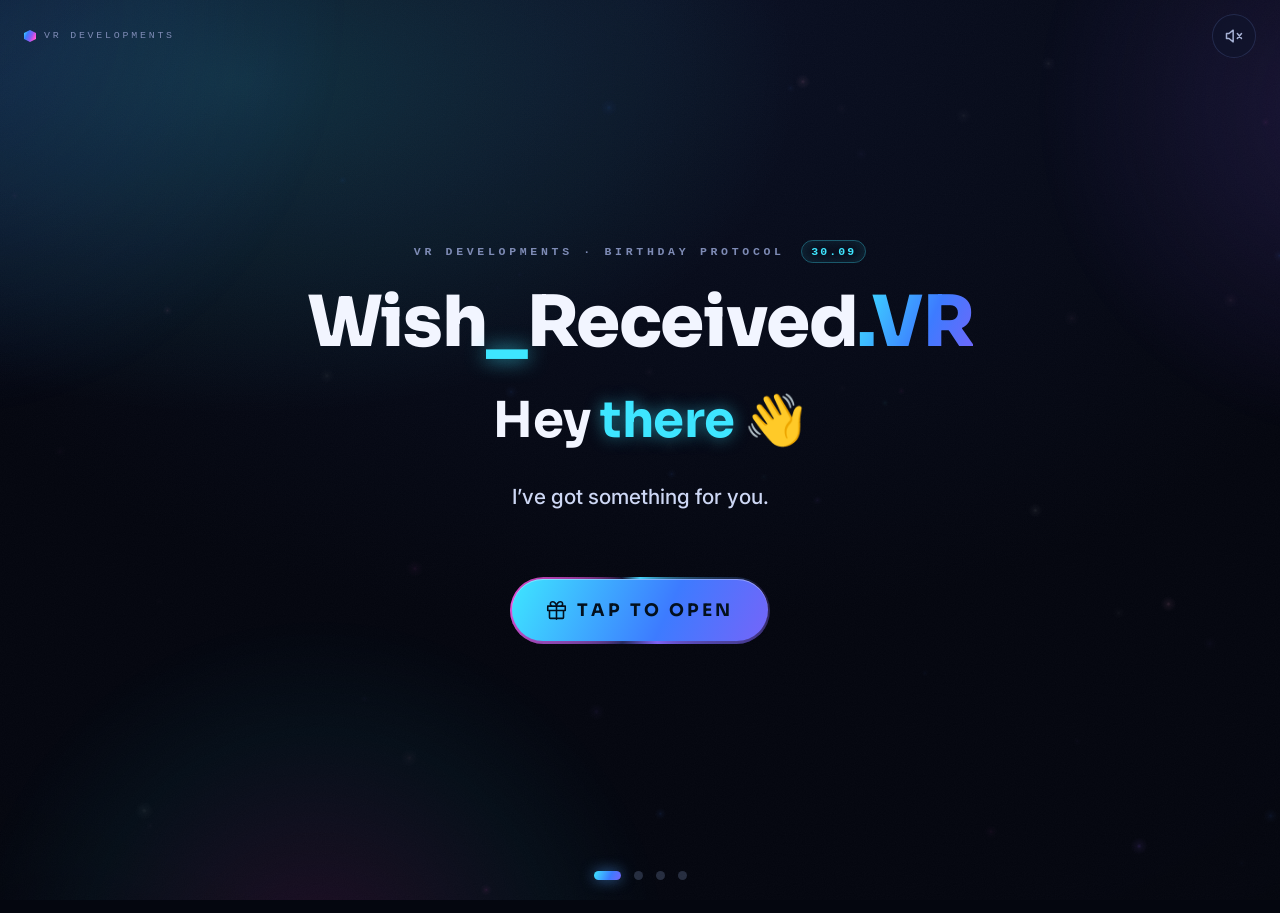
==== index.html @ 32a899b1 "Refactor message title structure in index.html Removed unnecessary span and div elements from the me" ====
<!DOCTYPE html>
<html lang="en" class="no-js">
<head>
  <meta charset="UTF-8" />
  <meta name="viewport" content="width=device-width, initial-scale=1, viewport-fit=cover" />
  <meta name="color-scheme" content="dark" />
  <meta name="theme-color" content="#05060f" />
  <meta name="description" content="A personalised, cinematic birthday thank-you experience. Crafted by Volam Rakshith · VR Developments." />

  <title>Wish_Received.VR</title>
  <link rel="icon" href="data:image/svg+xml,%3Csvg%20xmlns='http://www.w3.org/2000/svg'%20viewBox='0%200%2064%2064'%3E%3Cdefs%3E%3ClinearGradient%20id='g'%20x1='0'%20y1='0'%20x2='1'%20y2='1'%3E%3Cstop%20offset='0'%20stop-color='%233ee6ff'/%3E%3Cstop%20offset='.55'%20stop-color='%238b5cf6'/%3E%3Cstop%20offset='1'%20stop-color='%23ff4fd8'/%3E%3C/linearGradient%3E%3C/defs%3E%3Crect%20x='3'%20y='3'%20width='58'%20height='58'%20rx='14'%20fill='%23070b18'/%3E%3Crect%20x='3'%20y='3'%20width='58'%20height='58'%20rx='14'%20fill='none'%20stroke='url(%23g)'%20stroke-width='3'/%3E%3Ctext%20x='32'%20y='42'%20font-family='Arial,Helvetica,sans-serif'%20font-size='24'%20font-weight='800'%20text-anchor='middle'%20fill='url(%23g)'%3EVR%3C/text%3E%3C/svg%3E" />

  <!-- Open Graph (static) -->
  <meta property="og:title" content="Wish_Received.VR" />
  <meta property="og:description" content="You wished me… so I built you something. — Volam Rakshith · VR Developments" />
  <meta property="og:type" content="website" />

  <!-- Enable JS-dependent styles as early as possible -->
  <script>document.documentElement.classList.remove('no-js'); document.documentElement.classList.add('js');</script>

  <!-- Premium typography (loads when online; falls back gracefully offline) -->
  <link rel="preconnect" href="https://fonts.googleapis.com" />
  <link rel="preconnect" href="https://fonts.gstatic.com" crossorigin />
  <link href="https://fonts.googleapis.com/css2?family=Inter:wght@400;500;600&family=Sora:wght@300;400;600;700;800&display=swap" rel="stylesheet" />

  <link rel="stylesheet" href="css/style.css" />
</head>
<body class="booting">

  <!-- ================= BOOT OVERLAY (cinematic intro) ================= -->
  <div id="boot" aria-hidden="true">
    <p class="mono boot-brand">VR&nbsp;DEVELOPMENTS</p>
    <p class="mono boot-logo">Wish_Received.VR</p>
    <div class="boot-bar"><span></span></div>
    <p class="mono boot-status">INITIALIZING&nbsp;PERSONAL&nbsp;EXPERIENCE</p>
  </div>

  <!-- ================= BACKGROUND LAYERS ================= -->
  <div class="bg" aria-hidden="true">
    <div class="aurora-wrap">
      <div class="blob blob-1"></div>
      <div class="blob blob-2"></div>
      <div class="blob blob-3"></div>
    </div>
    <div class="tint tint-cyan"></div>
    <div class="tint tint-violet"></div>
    <div class="tint tint-rose"></div>
    <canvas id="fx"></canvas>
    <div class="grain"></div>
    <div class="vignette"></div>
  </div>

  <!-- ================= CHROME ================= -->
  <header class="chrome">
    <div class="chrome-brand mono" aria-hidden="true"><span class="hex"></span>VR&nbsp;DEVELOPMENTS</div>
    <button class="sound-btn" id="soundToggle" type="button" aria-pressed="false" aria-label="Turn sound on" title="Sound &amp; music">
      <svg class="ic ic-off" viewBox="0 0 24 24" aria-hidden="true"><path d="M11 5 6 9H3v6h3l5 4V5z" fill="none" stroke="currentColor" stroke-width="1.8" stroke-linejoin="round"/><path d="m16 9 5 6M21 9l-5 6" fill="none" stroke="currentColor" stroke-width="1.8" stroke-linecap="round"/></svg>
      <svg class="ic ic-on" viewBox="0 0 24 24" aria-hidden="true"><path d="M11 5 6 9H3v6h3l5 4V5z" fill="none" stroke="currentColor" stroke-width="1.8" stroke-linejoin="round"/><path d="M15.5 8.5a5 5 0 0 1 0 7M18.2 6a9 9 0 0 1 0 12" fill="none" stroke="currentColor" stroke-width="1.8" stroke-linecap="round"/></svg>
    </button>
  </header>

  <!-- ================= STAGE / SCENES ================= -->
  <main class="stage" id="stage">

    <!-- SCENE 1 · OPENING -->
    <section class="scene scene-open is-active" id="scene-open" aria-labelledby="greetHeading">
      <div class="open-wrap">
        <p class="eyebrow mono" data-animate style="--d:0">
          VR&nbsp;DEVELOPMENTS&nbsp;·&nbsp;BIRTHDAY&nbsp;PROTOCOL&nbsp;<span class="date-chip">30.09</span>
        </p>
        <h1 class="logo" data-animate style="--d:1" data-focus tabindex="-1">Wish<span class="us">_</span>Received<span class="vr">.VR</span></h1>
        <h2 class="greet" id="greetHeading" data-letters data-focus tabindex="-1">
          Hey<span class="name-comma">,</span> <span data-slot="name" data-fallback="there">there</span> <span class="wave" aria-hidden="true">👋</span>
        </h2>
        <p class="sub" data-animate style="--d:3">I&rsquo;ve got something for you.</p>

        <div class="open-cta" data-animate style="--d:4">
          <span class="ring r1" aria-hidden="true"></span>
          <span class="ring r2" aria-hidden="true"></span>
          <span class="ring r3" aria-hidden="true"></span>
          <span class="holo">
            <button class="btn btn-primary btn-open" id="openBtn" type="button">
              <svg class="ic" viewBox="0 0 24 24" aria-hidden="true"><path d="M20 12v8a1 1 0 0 1-1 1H5a1 1 0 0 1-1-1v-8M2 7h20v5H2zM12 22V7M12 7H7.5a2.5 2.5 0 1 1 0-5C11 2 12 7 12 7zM12 7h4.5a2.5 2.5 0 1 0 0-5C13 2 12 7 12 7z" fill="none" stroke="currentColor" stroke-width="1.8" stroke-linecap="round" stroke-linejoin="round"/></svg>
              TAP&nbsp;TO&nbsp;OPEN
            </button>
          </span>
        </div>
      </div>
    </section>

    <!-- SCENE 2 · ACCESS / REVEAL -->
    <section class="scene scene-access" id="scene-access" aria-labelledby="accessHeading">
      <div class="card glass hud" id="accessCard">
        <span class="corner c-tl" aria-hidden="true"></span>
        <span class="corner c-tr" aria-hidden="true"></span>
        <span class="corner c-bl" aria-hidden="true"></span>
        <span class="corner c-br" aria-hidden="true"></span>
        <div class="scanline" aria-hidden="true"></div>

        <div class="t-granted seq" id="grantedBlock">
          <svg class="ic" viewBox="0 0 24 24" aria-hidden="true"><rect x="4" y="10" width="16" height="11" rx="2.5" fill="none" stroke="currentColor" stroke-width="1.8"/><path d="M8 10V7a4 4 0 0 1 7.8-1.3" fill="none" stroke="currentColor" stroke-width="1.8" stroke-linecap="round"/><circle cx="12" cy="15.5" r="1.6" fill="currentColor"/></svg>
          <h2 class="granted" id="accessHeading" data-focus tabindex="-1">ACCESS&nbsp;GRANTED</h2>
        </div>

        <p class="tline mono seq" id="line1"><span class="tt">&rsaquo; verifying wish signature </span><span class="pct" id="pct">0%</span> <span class="ok">OK</span></p>
        <p class="tline mono seq" id="line2"><span class="tt">&rsaquo; clearance level &hellip; </span><span class="ok">INNER&nbsp;CIRCLE</span></p>

        <div class="rel seq" id="relBlock">
          <p class="rel-label mono">RELATIONSHIP&nbsp;DETECTED</p>
          <p class="rel-value grad-text" data-slot="relation" data-fallback="Family">Family</p>
        </div>

        <p class="tline mono seq" id="guestLine">GUEST&nbsp;ID:&nbsp;<span data-slot="name" data-fallback="Family">Family</span>&nbsp;·&nbsp;STATUS:&nbsp;CONFIRMED&nbsp;✓</p>

        <p class="tease seq" id="teaseLine">This isn&rsquo;t a normal birthday message. <span aria-hidden="true">👀</span></p>

        <div class="seq-gate" id="continueWrap">
          <button class="btn btn-primary" id="continueBtn" type="button">CONTINUE&nbsp;<span class="arrow" aria-hidden="true">→</span></button>
        </div>
      </div>
    </section>

    <!-- SCENE 3 · MAIN MESSAGE -->
    <section class="scene scene-message" id="scene-message" aria-labelledby="msgHeading">
      <div class="msg-wrap">
        <p class="eyebrow mono" data-animate style="--d:0">FOR&nbsp;THE&nbsp;RECORD&nbsp;·&nbsp;30.09</p>
        <h2 class="msg-title" id="msgHeading" data-letters data-focus tabindex="-1">
          <div style="word-break: keep-all; overflow-wrap: break-word;">
  <span data-slot="name" data-fallback=""></span><span class="name-comma">,</span> <span id="msgVerb">you&rsquo;re</span><br>
  officially part of my birthday. <span class="cake" aria-hidden="true">🎂</span>
</div>

</div>

        </h2>
        <p class="msg-sub" data-animate style="--d:1">You took a moment to wish me today,<br class="br-wide" /> so I wanted to send something back.</p>

        <div class="cake-stage" data-animate style="--d:2">
          <button class="cake-btn" id="cakeBtn" type="button" aria-label="Tap the candle to make a wish">
            <span class="cake-art" aria-hidden="true">
              <span class="flame-halo"></span>
              <span class="flame"></span>
              <span class="wick"></span>
              <span class="candle"></span>
              <span class="icing icing-top"><i></i><i></i><i></i></span>
              <span class="layer layer-top"></span>
              <span class="icing icing-bottom"><i></i><i></i><i></i></span>
              <span class="layer layer-bottom"></span>
              <span class="plate"></span>
            </span>
          </button>
          <p class="cake-hint mono" aria-hidden="true">TAP&nbsp;THE&nbsp;CANDLE&nbsp;·&nbsp;MAKE&nbsp;A&nbsp;WISH</p>
        </div>

        <div data-animate style="--d:3">
          <button class="btn btn-primary" id="moreBtn" type="button">ONE&nbsp;MORE&nbsp;THING&nbsp;<span class="arrow" aria-hidden="true">→</span></button>
        </div>
      </div>
    </section>

    <!-- SCENE 4 · FINALE -->
    <section class="scene scene-final" id="scene-final" aria-labelledby="finalHeading">
      <div class="final-wrap">
        <div class="seal" data-animate style="--d:0" aria-hidden="true">
          <svg class="seal-svg" viewBox="0 0 140 140">
            <defs>
              <linearGradient id="sealGrad" x1="0" y1="0" x2="1" y2="1">
                <stop offset="0" stop-color="#3ee6ff" />
                <stop offset=".5" stop-color="#8b5cf6" />
                <stop offset="1" stop-color="#ff4fd8" />
              </linearGradient>
            </defs>
            <polygon class="seal-hex" points="70,8 124,39 124,101 70,132 16,101 16,39" pathLength="1" />
            <circle class="seal-ring" cx="70" cy="70" r="52" pathLength="1" />
            <text class="seal-vr" x="70" y="80">VR</text>
          </svg>
        </div>

        <p class="mono delivered" data-animate style="--d:0" id="deliveredLine">DELIVERED&nbsp;WITH&nbsp;LOVE&nbsp;✓</p>

       <h2 class="final-title" id="finalHeading" data-letters data-focus tabindex="-1" style="white-space: nowrap;">
        Thank you for the birthday wishes! <span class="heart" aria-hidden="true">❤️</span>
       </h2>


        <p class="sig" data-animate style="--d:2">— Volam Rakshith</p>
        <svg class="sig-flourish" viewBox="0 0 220 14" aria-hidden="true">
          <defs>
            <linearGradient id="flGrad" x1="0" y1="0" x2="1" y2="0">
              <stop offset="0" stop-color="#3ee6ff" />
              <stop offset=".5" stop-color="#8b5cf6" />
              <stop offset="1" stop-color="#ff4fd8" />
            </linearGradient>
          </defs>
          <path d="M4 10 C 60 2, 160 2, 216 8" pathLength="1" />
        </svg>

        <div class="brandline" data-animate style="--d:3">
          <span class="brand-mark" aria-hidden="true"></span>
          <span class="brand-name">VR&nbsp;DEVELOPMENTS</span>
          <span class="brand-sub mono">WISH_RECEIVED.VR&nbsp;·&nbsp;BIRTHDAY&nbsp;PROTOCOL&nbsp;30.09</span>
        </div>

        <div class="final-actions" data-animate style="--d:4">
          <button class="btn btn-ghost" id="replayBtn" type="button">REPLAY&nbsp;↺</button>
        </div>
      </div>
    </section>

  </main>

  <!-- ================= PROGRESS DOTS ================= -->
  <nav class="progress" aria-label="Experience progress">
    <button class="dot" data-goto="open" aria-label="Opening"></button>
    <button class="dot" data-goto="access" aria-label="Access"></button>
    <button class="dot" data-goto="message" aria-label="Message"></button>
    <button class="dot" data-goto="final" aria-label="Finale"></button>
  </nav>

  <noscript>
    <div class="nojs">✨ Please enable JavaScript to open your personalised wish.</div>
  </noscript>

  <!-- ================= IMPACT FLASH (ACCESS GRANTED) ================= -->
  <div class="flash" id="flash" aria-hidden="true"></div>

  <!-- Vanilla JS · no dependencies -->
  <script defer src="js/personalize.js"></script>
  <script defer src="js/audio.js"></script>
  <script defer src="js/effects.js"></script>
  <script defer src="js/textfx.js"></script>
  <script defer src="js/scenes.js"></script>
  <script defer src="js/main.js"></script>
  <script defer src="js/enhance.js"></script>
</body>
</html>
---- css/style.css ----
/* =========================================================================
   Wish_Received.VR — style.css
   Premium dark-glass visual identity · VR Developments
   Sections:
     1. Tokens        2. Base        3. Background layers
     4. Chrome        5. Stage & scene transitions
     6. Typography    7. Buttons     8. Cards & HUD
     9. Scenes        10. Progress   11. Utilities & fallbacks
    12. Responsive    13. Reduced motion / accessibility
   ========================================================================= */

/* ---------- 1. TOKENS ---------- */
:root {
  --bg-0: #04060f;
  --bg-1: #0a1024;
  --bg-2: #101736;

  --ink: #f2f5ff;
  --soft: #cdd7f4;
  --muted: #a6b1d4;
  --faint: #7e8bb5;

  --cyan: #3ee6ff;
  --blue: #3d7bff;
  --purple: #8b5cf6;
  --magenta: #ff4fd8;
  --pink: #ff9ecf;

  --grad-brand: linear-gradient(115deg, var(--cyan), var(--blue) 30%, var(--purple) 58%, var(--magenta) 82%, var(--pink));
  --grad-glass: linear-gradient(160deg, rgba(22, 32, 68, 0.58), rgba(9, 13, 32, 0.55));
  --glass-brd: rgba(140, 170, 255, 0.16);

  --radius: 22px;
  --shadow-deep: 0 30px 80px rgba(2, 5, 18, 0.6);

  --font-display: "Sora", "Inter", system-ui, "Segoe UI", Roboto, "Helvetica Neue", Arial, sans-serif;
  --font-body: "Inter", system-ui, "Segoe UI", Roboto, "Helvetica Neue", Arial, sans-serif;
  --font-mono: ui-monospace, "SF Mono", "Cascadia Code", "Roboto Mono", Menlo, Consolas, monospace;

  /* pointer parallax (-1 .. 1), updated by effects.js */
  --par-x: 0;
  --par-y: 0;
}

/* ---------- 2. BASE ---------- */
*, *::before, *::after { box-sizing: border-box; }

html {
  -webkit-text-size-adjust: 100%;
  color-scheme: dark;
  scroll-behavior: smooth;
}

html, body { height: 100%; }

body {
  margin: 0;
  font-family: var(--font-body);
  font-size: 16px;
  line-height: 1.55;
  color: var(--ink);
  background: radial-gradient(120% 120% at 50% 0%, var(--bg-1) 0%, var(--bg-0) 58%) fixed, var(--bg-0);
  overflow: hidden; /* scenes scroll internally → zero page-level overflow */
  overscroll-behavior: none;
  -webkit-font-smoothing: antialiased;
  text-rendering: optimizeLegibility;
}

::selection { background: rgba(62, 230, 255, 0.32); color: #fff; }

[tabindex="-1"]:focus { outline: none; }

[hidden] { display: none !important; }

button { font: inherit; color: inherit; }

img, svg { display: block; }

/* ---------- 3. BACKGROUND LAYERS ---------- */
.bg {
  position: fixed;
  inset: 0;
  z-index: 0;
  overflow: hidden;
  pointer-events: none;
}

.aurora-wrap {
  position: absolute;
  inset: -12%;
  transform: translate3d(calc(var(--par-x) * 30px), calc(var(--par-y) * 22px), 0);
  will-change: transform;
}

.blob {
  position: absolute;
  border-radius: 50%;
  opacity: 0.34;
  will-change: transform;
  animation: blobFloat 30s ease-in-out infinite alternate;
}
.blob-1 {
  width: 62vmax; height: 62vmax; left: -18vmax; top: -16vmax;
  background: radial-gradient(circle at 40% 40%, rgba(61, 123, 255, 0.55), rgba(61, 123, 255, 0) 62%);
}
.blob-2 {
  width: 55vmax; height: 55vmax; right: -20vmax; top: -8vmax;
  background: radial-gradient(circle at 55% 45%, rgba(139, 92, 246, 0.5), rgba(139, 92, 246, 0) 62%);
  animation-duration: 36s;
  animation-delay: -8s;
}
.blob-3 {
  width: 58vmax; height: 58vmax; left: 8vmax; bottom: -26vmax;
  background: radial-gradient(circle at 50% 50%, rgba(255, 79, 216, 0.32), rgba(62, 230, 255, 0.12) 45%, rgba(62, 230, 255, 0) 68%);
  animation-duration: 42s;
  animation-delay: -16s;
}
@keyframes blobFloat {
  from { transform: translate3d(0, 0, 0) scale(1); }
  to   { transform: translate3d(5vmax, -4vmax, 0) scale(1.14); }
}

#fx {
  position: absolute;
  inset: 0;
  width: 100%;
  height: 100%;
}

.grain {
  position: absolute;
  inset: 0;
  opacity: 0.05;
  background-image: url("data:image/svg+xml,%3Csvg xmlns='http://www.w3.org/2000/svg' width='160' height='160'%3E%3Cfilter id='n'%3E%3CfeTurbulence type='fractalNoise' baseFrequency='0.9' numOctaves='2' stitchTiles='stitch'/%3E%3CfeColorMatrix type='saturate' values='0'/%3E%3C/filter%3E%3Crect width='100%25' height='100%25' filter='url(%23n)' opacity='0.6'/%3E%3C/svg%3E");
  background-size: 160px 160px;
}

.vignette {
  position: absolute;
  inset: 0;
  background: radial-gradient(115% 115% at 50% 46%, rgba(0, 0, 0, 0) 52%, rgba(2, 4, 12, 0.55) 100%);
}

/* ---------- 4. CHROME (top bar, sound) ---------- */
.chrome {
  position: fixed;
  top: 0; left: 0; right: 0;
  z-index: 40;
  display: flex;
  align-items: center;
  justify-content: space-between;
  padding: calc(14px + env(safe-area-inset-top, 0px)) clamp(14px, 3vw, 24px) 0;
  pointer-events: none;
}
.chrome > * { pointer-events: auto; }

.chrome-brand {
  display: inline-flex;
  align-items: center;
  gap: 8px;
  font-size: 0.62rem;
  letter-spacing: 0.28em;
  color: var(--faint);
  white-space: nowrap;
  user-select: none;
}
.chrome-brand .hex {
  width: 12px; height: 12px;
  background: var(--grad-brand);
  clip-path: polygon(50% 0, 100% 25%, 100% 75%, 50% 100%, 0 75%, 0 25%);
  box-shadow: 0 0 12px rgba(100, 140, 255, 0.55);
}

.sound-btn {
  display: inline-flex;
  align-items: center;
  justify-content: center;
  width: 44px; height: 44px;
  border-radius: 50%;
  border: 1px solid var(--glass-brd);
  background: rgba(14, 20, 44, 0.5);
  color: var(--muted);
  cursor: pointer;
  backdrop-filter: blur(10px);
  -webkit-backdrop-filter: blur(10px);
  transition: transform 0.25s ease, color 0.25s ease, border-color 0.25s ease, box-shadow 0.25s ease;
  touch-action: manipulation;
  -webkit-tap-highlight-color: transparent;
}
.sound-btn:hover { color: var(--cyan); border-color: rgba(62, 230, 255, 0.4); transform: translateY(-1px); }
.sound-btn:active { transform: scale(0.92); }
.sound-btn .ic { width: 20px; height: 20px; }
.sound-btn .ic-on { display: none; }
.sound-btn.is-on { color: var(--cyan); border-color: rgba(62, 230, 255, 0.45); box-shadow: 0 0 18px rgba(62, 230, 255, 0.25); }
.sound-btn.is-on .ic-off { display: none; }
.sound-btn.is-on .ic-on { display: block; }

/* ---------- 5. STAGE & SCENE TRANSITIONS ---------- */
.stage {
  position: relative;
  z-index: 10;
  height: 100vh;
}
@supports (height: 100svh) { .stage { height: 100svh; } }

.scene {
  position: absolute;
  inset: 0;
  display: grid;
  padding: calc(78px + env(safe-area-inset-top, 0px)) clamp(16px, 4vw, 34px) calc(88px + env(safe-area-inset-bottom, 0px));
  overflow-y: auto;
  overflow-x: hidden;
  scrollbar-width: none;
  transform: translateY(20px) scale(0.985);
  opacity: 0;
  visibility: hidden;
  pointer-events: none;
  transition: opacity 0.4s ease, visibility 0s linear 0.4s, transform 0.45s cubic-bezier(0.22, 0.75, 0.25, 1);
}
/* auto margins centre the scene, yet collapse on overflow → content on short
   landscape screens stays fully reachable (no clipped tops) */
.scene > * { margin: auto; }
.scene::-webkit-scrollbar { display: none; }

.js .scene.is-active {
  opacity: 1;
  visibility: visible;
  pointer-events: auto;
  transform: none;
  z-index: 2;
  transition: opacity 0.55s ease 0.08s, visibility 0s, transform 0.6s cubic-bezier(0.22, 0.75, 0.25, 1) 0.08s;
}
.js .scene.is-leaving {
  transform: translateY(-14px) scale(0.99);
}

/* Staggered child reveals */
.js [data-animate] {
  opacity: 0;
  transform: translateY(16px);
  filter: blur(5px);
  transition:
    opacity 0.7s cubic-bezier(0.2, 0.7, 0.2, 1),
    transform 0.7s cubic-bezier(0.2, 0.7, 0.2, 1),
    filter 0.7s ease;
  transition-delay: calc(var(--d, 0) * 95ms + 140ms);
}
.js .is-active [data-animate] { opacity: 1; transform: none; filter: none; }
.js .is-leaving [data-animate] {
  opacity: 0;
  transform: translateY(-10px);
  filter: blur(3px);
  transition-duration: 0.28s, 0.28s, 0.28s;
  transition-delay: 0ms;
}

/* Sequence elements (access scene) — space is reserved, no layout jumps */
.js .seq, .js .seq-gate {
  opacity: 0;
  transform: translateY(12px);
  transition: opacity 0.55s cubic-bezier(0.2, 0.7, 0.2, 1), transform 0.55s cubic-bezier(0.2, 0.7, 0.2, 1);
}
.js .seq.on, .js .seq-gate.on { opacity: 1; transform: none; }
.js .seq-gate { pointer-events: none; }
.js .seq-gate.on { pointer-events: auto; }

/* ---------- 6. TYPOGRAPHY ---------- */
.mono { font-family: var(--font-mono); }

.eyebrow {
  font-size: clamp(0.6rem, 2.4vw, 0.72rem);
  font-weight: 600;
  letter-spacing: 0.32em;
  text-transform: uppercase;
  color: var(--faint);
  margin: 0;
}
.date-chip {
  display: inline-block;
  padding: 2px 9px 1px;
  margin-left: 6px;
  border: 1px solid rgba(62, 230, 255, 0.35);
  border-radius: 999px;
  color: var(--cyan);
  letter-spacing: 0.18em;
  box-shadow: 0 0 14px rgba(62, 230, 255, 0.15) inset;
}

.grad-text {
  background: var(--grad-brand);
  background-size: 200% 200%;
  -webkit-background-clip: text;
  background-clip: text;
  color: transparent;
  -webkit-text-fill-color: transparent;
  animation: gradShift 7s ease-in-out infinite alternate;
}
@keyframes gradShift { to { background-position: 100% 100%; } }
@supports not ((background-clip: text) or (-webkit-background-clip: text)) {
  .grad-text { color: #7fb2ff; background: none; }
}

/* ---------- 7. BUTTONS ---------- */
.btn {
  position: relative;
  display: inline-flex;
  align-items: center;
  justify-content: center;
  gap: 10px;
  min-height: 58px;
  padding: 0 30px;
  border: 0;
  border-radius: 999px;
  font-family: var(--font-display);
  font-weight: 700;
  font-size: clamp(0.9rem, 2.9vw, 1.02rem);
  letter-spacing: 0.14em;
  white-space: nowrap;
  max-width: 100%;
  cursor: pointer;
  user-select: none;
  -webkit-user-select: none;
  -webkit-touch-callout: none;
  -webkit-tap-highlight-color: transparent;
  touch-action: manipulation;
  transition: transform 0.25s cubic-bezier(0.2, 0.7, 0.2, 1), box-shadow 0.3s ease, filter 0.25s ease, border-color 0.3s ease;
}
.btn:focus-visible { outline: 2px solid var(--cyan); outline-offset: 3px; }
.btn:active { transform: scale(0.955); filter: brightness(1.12); }
.btn .ic { width: 21px; height: 21px; }
.btn .arrow { display: inline-block; transition: transform 0.3s ease; }
.btn:hover .arrow { transform: translateX(4px); }

.btn-primary {
  color: #03101e;
  background: var(--grad-brand);
  background-size: 200% 200%;
  animation: gradShift 6s ease-in-out infinite alternate;
  box-shadow:
    0 10px 34px rgba(61, 123, 255, 0.4),
    0 2px 10px rgba(255, 79, 216, 0.22),
    inset 0 1px 0 rgba(255, 255, 255, 0.35);
}
@media (hover: hover) {
  .btn-primary:hover {
    transform: translateY(-2px) scale(1.02);
    box-shadow:
      0 16px 46px rgba(61, 123, 255, 0.55),
      0 4px 16px rgba(255, 79, 216, 0.3),
      inset 0 1px 0 rgba(255, 255, 255, 0.35);
  }
}

.btn-ghost {
  min-height: 50px;
  padding: 0 24px;
  font-size: clamp(0.78rem, 2.6vw, 0.88rem);
  letter-spacing: 0.2em;
  color: var(--soft);
  background: rgba(16, 24, 52, 0.35);
  border: 1px solid var(--glass-brd);
  backdrop-filter: blur(8px);
  -webkit-backdrop-filter: blur(8px);
}
@media (hover: hover) {
  .btn-ghost:hover { border-color: rgba(62, 230, 255, 0.45); color: #fff; box-shadow: 0 0 22px rgba(62, 230, 255, 0.18); transform: translateY(-2px); }
}

/* ---------- 8. CARDS & HUD ---------- */
.card {
  position: relative;
  width: min(560px, 100%);
  border-radius: var(--radius);
  padding: clamp(26px, 5.5vw, 46px) clamp(20px, 5vw, 42px);
  text-align: center;
  transform-style: preserve-3d;
}
.glass {
  background: var(--grad-glass);
  border: 1px solid var(--glass-brd);
  backdrop-filter: blur(16px) saturate(1.25);
  -webkit-backdrop-filter: blur(16px) saturate(1.25);
  box-shadow: var(--shadow-deep), inset 0 1px 0 rgba(255, 255, 255, 0.07);
}

/* HUD corner brackets */
.corner {
  position: absolute;
  width: 22px; height: 22px;
  border: 2px solid rgba(62, 230, 255, 0.55);
  pointer-events: none;
}
.c-tl { top: 11px; left: 11px; border-right: 0; border-bottom: 0; border-top-left-radius: 8px; }
.c-tr { top: 11px; right: 11px; border-left: 0; border-bottom: 0; border-top-right-radius: 8px; }
.c-bl { bottom: 11px; left: 11px; border-right: 0; border-top: 0; border-bottom-left-radius: 8px; }
.c-br { bottom: 11px; right: 11px; border-left: 0; border-top: 0; border-bottom-right-radius: 8px; }

/* pointer-parallax tilt (fine pointers only, set via CSS vars from effects.js) */
@media (hover: hover) and (pointer: fine) {
  .js .card.hud {
    transform: perspective(900px) rotateX(calc(var(--par-y) * -2.4deg)) rotateY(calc(var(--par-x) * 3deg));
  }
}

.scanline {
  position: absolute;
  left: 0; right: 0;
  top: 0;
  height: 36%;
  background: linear-gradient(180deg, rgba(62, 230, 255, 0) 0%, rgba(62, 230, 255, 0.07) 55%, rgba(62, 230, 255, 0) 100%);
  animation: scan 3.6s linear infinite;
  pointer-events: none;
  border-radius: var(--radius);
}
@keyframes scan {
  0% { transform: translateY(-120%); }
  100% { transform: translateY(380%); }
}

/* ---------- 9. SCENES ---------- */

/* ----- 9a. Boot overlay ----- */
#boot {
  display: none;
  position: fixed;
  inset: 0;
  z-index: 100;
  background: var(--bg-0);
  place-items: center;
}
.js #boot { display: grid; }
#boot > div, #boot > p { grid-area: 1 / 1; }
#boot {
  grid-template-rows: repeat(4, auto);
  align-content: center;
  justify-items: center;
  gap: 16px;
  transition: opacity 0.55s ease, visibility 0.55s;
}
#boot.done { opacity: 0; visibility: hidden; pointer-events: none; }

.boot-brand { font-size: 0.66rem; letter-spacing: 0.42em; color: var(--faint); margin: 0; }
.boot-logo {
  margin: 0;
  font-family: var(--font-display);
  font-size: clamp(1.15rem, 5vw, 1.7rem);
  font-weight: 700;
  color: var(--soft);
  letter-spacing: 0.02em;
  text-shadow: 0 0 26px rgba(62, 230, 255, 0.35);
  animation: flick 1.15s steps(1, end) both;
}
@keyframes flick {
  0% { opacity: 0.15; } 7% { opacity: 0.9; } 12% { opacity: 0.25; } 20% { opacity: 1; }
  38% { opacity: 0.55; } 43% { opacity: 1; } 70% { opacity: 0.8; } 100% { opacity: 1; }
}
.boot-bar {
  width: min(210px, 46vw);
  height: 3px;
  border-radius: 99px;
  background: rgba(120, 150, 220, 0.18);
  overflow: hidden;
}
.boot-bar span {
  display: block;
  height: 100%;
  background: var(--grad-brand);
  border-radius: inherit;
  transform: scaleX(0);
  transform-origin: left;
  animation: bootFill 1.2s cubic-bezier(0.3, 0.6, 0.3, 1) 0.15s forwards;
}
@keyframes bootFill { to { transform: scaleX(1); } }
.boot-status { font-size: 0.62rem; letter-spacing: 0.34em; color: var(--faint); margin: 0; animation: softPulse 1.3s ease-in-out infinite; }
@keyframes softPulse { 0%, 100% { opacity: 0.55; } 50% { opacity: 1; } }

/* ----- 9b. Opening ----- */
.open-wrap {
  width: min(760px, 100%);
  display: flex;
  flex-direction: column;
  align-items: center;
  text-align: center;
  gap: clamp(12px, 2.6vh, 22px);
}

.logo {
  margin: 0;
  font-family: var(--font-display);
  font-weight: 800;
  font-size: clamp(2rem, 8.6vw, 4rem);
  line-height: 1.06;
  letter-spacing: -0.02em;
  overflow-wrap: anywhere;
}
.logo .us {
  color: var(--cyan);
  text-shadow: 0 0 20px rgba(62, 230, 255, 0.75);
  animation: caret 1.7s ease-in-out infinite;
}
@keyframes caret { 0%, 100% { opacity: 1; } 50% { opacity: 0.3; } }
.logo .vr {
  background: var(--grad-brand);
  background-size: 200% 200%;
  -webkit-background-clip: text;
  background-clip: text;
  color: transparent;
  -webkit-text-fill-color: transparent;
  animation: gradShift 6s ease-in-out infinite alternate;
}

.greet {
  margin: 0;
  font-family: var(--font-display);
  font-weight: 700;
  font-size: clamp(1.55rem, 6.6vw, 2.9rem);
  letter-spacing: -0.01em;
  overflow-wrap: anywhere;
}
.wave {
  display: inline-block;
  transform-origin: 72% 74%;
  animation: wave 2.5s ease-in-out 0.9s infinite;
}
@keyframes wave {
  0%, 55%, 100% { transform: rotate(0); }
  5%  { transform: rotate(17deg); }
  12% { transform: rotate(-9deg); }
  19% { transform: rotate(15deg); }
  26% { transform: rotate(-5deg); }
  33% { transform: rotate(9deg); }
  40% { transform: rotate(0); }
}

.sub {
  margin: 0;
  font-size: clamp(1.02rem, 3.8vw, 1.3rem);
  font-weight: 500;
  color: var(--soft);
}

.open-cta {
  position: relative;
  display: grid;
  place-items: center;
  padding: clamp(18px, 4vh, 30px) 0 6px;
  margin-top: clamp(2px, 1.4vh, 12px);
}
.btn-open {
  min-height: 62px;
  padding: 0 34px;
  font-size: clamp(0.95rem, 3vw, 1.08rem);
  letter-spacing: 0.18em;
}
.ring {
  position: absolute;
  width: clamp(160px, 46vw, 210px);
  aspect-ratio: 1;
  border-radius: 50%;
  border: 1px solid rgba(62, 230, 255, 0.4);
  opacity: 0;
  pointer-events: none;
  animation: ringPulse 2.8s cubic-bezier(0.2, 0.6, 0.35, 1) infinite;
}
.ring.r2 { animation-delay: 0.9s; border-color: rgba(139, 92, 246, 0.42); }
.ring.r3 { animation-delay: 1.8s; border-color: rgba(255, 79, 216, 0.36); }
@keyframes ringPulse {
  0%   { transform: scale(0.52); opacity: 0; }
  16%  { opacity: 0.75; }
  100% { transform: scale(1.28); opacity: 0; }
}

/* ----- 9c. Access ----- */
.granted {
  margin: 0;
  font-family: var(--font-display);
  font-weight: 800;
  font-size: clamp(1.3rem, 5.6vw, 2rem);
  letter-spacing: 0.16em;
  color: var(--cyan);
  text-shadow: 0 0 30px rgba(62, 230, 255, 0.55);
}
.t-granted {
  display: flex;
  align-items: center;
  justify-content: center;
  gap: 12px;
}
.t-granted .ic { width: clamp(26px, 6vw, 34px); height: clamp(26px, 6vw, 34px); color: var(--cyan); filter: drop-shadow(0 0 12px rgba(62, 230, 255, 0.6)); }
.js .t-granted { opacity: 0; transform: none; }
.js .t-granted.on { animation: stamp 0.5s cubic-bezier(0.18, 0.9, 0.26, 1.1) forwards; }
@keyframes stamp {
  0%   { opacity: 0; transform: scale(1.28); filter: blur(7px); }
  55%  { opacity: 1; filter: blur(0); }
  100% { opacity: 1; transform: scale(1); }
}

/* RGB-split glitch used by text decode moments (enhance.js adds .chroma) */
.chroma { animation: chromaT 0.48s steps(3, end) 2; }
@keyframes chromaT {
  0%   { text-shadow: 3px 0 rgba(255, 79, 216, 0.8), -3px 0 rgba(62, 230, 255, 0.8); }
  50%  { text-shadow: -3px 0 rgba(255, 79, 216, 0.8), 3px 0 rgba(62, 230, 255, 0.8); }
  100% { text-shadow: 0 0 30px rgba(62, 230, 255, 0.55); }
}

.tline {
  margin: 0;
  min-height: 1.45em;
  font-size: clamp(0.72rem, 2.7vw, 0.84rem);
  letter-spacing: 0.07em;
  color: rgba(151, 214, 255, 0.74);
  text-align: left;
  overflow-wrap: anywhere;
}
.tline .ok {
  display: inline-block;
  color: var(--cyan);
  font-weight: 700;
  text-shadow: 0 0 12px rgba(62, 230, 255, 0.55);
}
.js .tline .ok { opacity: 0; transform: scale(0.55); transition: opacity 0.35s ease, transform 0.35s cubic-bezier(0.2, 0.9, 0.3, 1.4); }
.js .tline .ok.show { opacity: 1; transform: scale(1); }
.tline.typing .tt::after {
  content: "▌";
  margin-left: 1px;
  color: var(--cyan);
  animation: caret 0.9s steps(1) infinite;
}

.rel { margin: clamp(10px, 2.6vh, 20px) 0 4px; }
.rel-label {
  margin: 0 0 6px;
  font-size: clamp(0.62rem, 2.5vw, 0.72rem);
  letter-spacing: 0.4em;
  color: var(--faint);
}
.rel-value {
  margin: 0;
  font-family: var(--font-display);
  font-weight: 800;
  font-size: clamp(2.1rem, 10vw, 4rem);
  line-height: 1.12;
  letter-spacing: -0.01em;
  overflow-wrap: anywhere;
  filter: drop-shadow(0 0 26px rgba(130, 100, 255, 0.35));
}

.tease {
  margin: clamp(10px, 2.4vh, 18px) 0 0;
  font-size: clamp(1rem, 3.8vw, 1.22rem);
  font-weight: 500;
  color: #dde5ff;
}

#continueWrap { margin-top: clamp(16px, 3.4vh, 26px); }

/* ----- 9d. Message ----- */
.msg-wrap {
  width: min(700px, 100%);
  display: flex;
  flex-direction: column;
  align-items: center;
  text-align: center;
  gap: clamp(14px, 3vh, 26px);
}
.msg-title {
  margin: 0;
  font-family: var(--font-display);
  font-weight: 800;
  font-size: clamp(1.65rem, 6.8vw, 3.2rem);
  line-height: 1.22;
  letter-spacing: -0.015em;
  overflow-wrap: anywhere;
  text-wrap: balance;
}
.msg-sub {
  margin: 0;
  max-width: 34em;
  font-size: clamp(1.02rem, 3.9vw, 1.28rem);
  color: var(--soft);
}
.cake { display: inline-block; animation: cakeFloat 3.2s ease-in-out 1s infinite; }
@keyframes cakeFloat {
  0%, 100% { transform: translateY(0) rotate(-2deg); }
  50% { transform: translateY(-6px) rotate(3deg); }
}

/* ----- 9e. Finale ----- */
.final-wrap {
  width: min(680px, 100%);
  display: flex;
  flex-direction: column;
  align-items: center;
  text-align: center;
  gap: clamp(10px, 2.2vh, 18px);
}

.seal { width: clamp(108px, 26vw, 150px); }
.seal-svg { width: 100%; height: auto; overflow: visible; }
.seal-hex, .seal-ring {
  fill: none;
  stroke: url(#sealGrad);
  stroke-linecap: round;
}
.seal-hex { stroke-width: 2.4; filter: drop-shadow(0 0 10px rgba(120, 110, 255, 0.55)); }
.seal-ring { stroke-width: 1; opacity: 0.55; }
.js .is-active .seal-hex,
.js .is-active .seal-ring {
  stroke-dasharray: 1;
  stroke-dashoffset: 1;
  animation: draw 1.5s cubic-bezier(0.4, 0, 0.2, 1) 0.35s forwards;
}
.js .is-active .seal-ring { animation-duration: 1.8s; animation-delay: 0.65s; }
@keyframes draw { to { stroke-dashoffset: 0; } }
.seal-vr {
  font-family: var(--font-display);
  font-size: 34px;
  font-weight: 800;
  letter-spacing: 4px;
  text-anchor: middle;
  fill: url(#sealGrad);
}
.js .seal-vr { opacity: 0; }
.js .is-active .seal-vr { animation: sealText 0.9s ease 1.3s forwards; }
@keyframes sealText {
  from { opacity: 0; transform: translateY(6px); }
  to   { opacity: 1; transform: none; }
}

.delivered {
  margin: 0;
  font-size: clamp(0.6rem, 2.4vw, 0.7rem);
  letter-spacing: 0.28em;
  color: rgba(143, 227, 255, 0.78);
  overflow-wrap: anywhere;
}

.final-title {
  margin: 0;
  font-family: var(--font-display);
  font-weight: 800;
  font-size: clamp(1.7rem, 7vw, 3.3rem);
  line-height: 1.22;
  letter-spacing: -0.015em;
  overflow-wrap: anywhere;
  text-wrap: balance;
}
.heart { display: inline-block; animation: heartbeat 1.7s ease-in-out 0.8s infinite; }
@keyframes heartbeat {
  0%, 100% { transform: scale(1); }
  12% { transform: scale(1.17); }
  24% { transform: scale(1); }
  36% { transform: scale(1.1); }
  48% { transform: scale(1); }
}

.sig {
  margin: 0;
  font-family: var(--font-display);
  font-weight: 300;
  font-size: clamp(1.12rem, 4.2vw, 1.55rem);
  letter-spacing: 0.05em;
  color: var(--soft);
}

.brandline {
  display: flex;
  flex-direction: column;
  align-items: center;
  gap: 7px;
  margin-top: clamp(8px, 2vh, 16px);
  padding-top: clamp(14px, 2.8vh, 22px);
  border-top: 1px solid rgba(140, 170, 255, 0.14);
  width: min(300px, 74%);
}
.brand-mark {
  width: 18px; height: 18px;
  background: var(--grad-brand);
  clip-path: polygon(50% 0, 100% 25%, 100% 75%, 50% 100%, 0 75%, 0 25%);
  box-shadow: 0 0 18px rgba(100, 140, 255, 0.6);
}
.brand-name {
  font-family: var(--font-display);
  font-weight: 700;
  font-size: 0.92rem;
  letter-spacing: 0.4em;
  text-indent: 0.4em; /* optically recenters letterspaced caps */
  color: var(--ink);
}
.brand-sub {
  font-size: 0.58rem;
  letter-spacing: 0.24em;
  color: var(--faint);
}

#replayWrap, .final-wrap > div:last-child { margin-top: clamp(6px, 1.6vh, 14px); }

/* ---------- 10. PROGRESS DOTS ---------- */
.progress {
  position: fixed;
  left: 0; right: 0; bottom: 0;
  z-index: 40;
  display: flex;
  justify-content: center;
  gap: 13px;
  padding: 0 16px calc(20px + env(safe-area-inset-bottom, 0px));
  pointer-events: none;
}
.dot {
  pointer-events: auto;
  position: relative;
  width: 9px; height: 9px;
  padding: 0;
  border: 0;
  border-radius: 999px;
  background: rgba(160, 180, 230, 0.22);
  cursor: pointer;
  transition: width 0.35s ease, background 0.35s ease, box-shadow 0.35s ease;
  touch-action: manipulation;
  -webkit-tap-highlight-color: transparent;
}
.dot::after { content: ""; position: absolute; inset: -9px; } /* generous touch target */
.dot:focus-visible { outline: 2px solid var(--cyan); outline-offset: 4px; border-radius: 4px; }
.dot.done { background: rgba(140, 225, 255, 0.5); }
.dot.active {
  width: 27px;
  background: var(--grad-brand);
  background-size: 200% 200%;
  box-shadow: 0 0 14px rgba(80, 160, 255, 0.6);
}

/* ---------- 11. UTILITIES & FALLBACKS ---------- */
.nojs {
  position: fixed;
  inset: auto 16px 24px;
  z-index: 200;
  text-align: center;
  padding: 16px 20px;
  border-radius: 16px;
  background: rgba(16, 24, 52, 0.92);
  border: 1px solid var(--glass-brd);
  color: var(--ink);
}

/* Without JS everything stays readable (scenes stack & page scrolls) */
html:not(.js) body { overflow: auto; }
html:not(.js) .stage { height: auto; min-height: 100vh; }
@supports (height: 100svh) { html:not(.js) .stage { min-height: 100svh; } }
html:not(.js) .scene { position: static; transform: none; opacity: 1; visibility: visible; }
html:not(.js) .name-comma:blank { } /* no-op guard */

/* ---------- 12. RESPONSIVE ---------- */
@media (max-width: 400px) {
  .eyebrow { letter-spacing: 0.24em; }
  .btn { padding: 0 22px; }
  .btn-open { padding: 0 24px; letter-spacing: 0.14em; }
}

@media (max-height: 560px) and (orientation: landscape) {
  .scene { padding-top: calc(64px + env(safe-area-inset-top, 0px)); padding-bottom: calc(70px + env(safe-area-inset-bottom, 0px)); }
  .open-wrap, .msg-wrap, .final-wrap { gap: 8px; }
  .logo { font-size: clamp(1.5rem, 5.4vh, 2.4rem); }
  .greet { font-size: clamp(1.15rem, 4.6vh, 1.8rem); }
  .rel-value { font-size: clamp(1.5rem, 7vh, 2.4rem); }
  .msg-title, .final-title { font-size: clamp(1.2rem, 5.2vh, 2rem); }
  .open-cta { padding-top: 8px; }
  .ring { width: 130px; }
  .seal { width: 84px; }
  .brandline { padding-top: 10px; margin-top: 8px; }
  .btn { min-height: 50px; }
}

@media (min-width: 900px) and (min-height: 700px) {
  .logo { font-size: 4.4rem; }
  .greet { font-size: 3.1rem; }
}

/* ---------- 13. REDUCED MOTION & A11Y ---------- */
@media (prefers-reduced-motion: reduce) {
  *, *::before, *::after {
    animation-duration: 0.001ms !important;
    animation-iteration-count: 1 !important;
    transition-duration: 0.001ms !important;
    scroll-behavior: auto !important;
  }
  .ring, .scanline { display: none !important; }
  .wave, .heart, .cake { animation: none !important; }
}

/* ---------- 14. V2 UPGRADES — tints, flash, shake, holo, letters, ripple ---------- */

/* ----- scene-tinted ambience (crossfading color washes) ----- */
.tint {
  position: absolute;
  inset: -10%;
  opacity: 0;
  transition: opacity 1.4s ease;
  pointer-events: none;
}
.tint-cyan   { background: radial-gradient(52% 44% at 24% 16%, rgba(62, 230, 255, 0.16), transparent 70%); }
.tint-violet { background: radial-gradient(55% 48% at 78% 22%, rgba(139, 92, 246, 0.2), transparent 72%); }
.tint-rose   { background: radial-gradient(60% 52% at 50% 84%, rgba(255, 79, 216, 0.17), transparent 72%); }

body[data-scene="open"]    .tint-cyan   { opacity: 1; }
body[data-scene="access"]  .tint-cyan   { opacity: 1; }
body[data-scene="access"]  .tint-violet { opacity: 0.65; }
body[data-scene="message"] .tint-violet { opacity: 1; }
body[data-scene="final"]   .tint-rose   { opacity: 1; }
body[data-scene="final"]   .tint-violet { opacity: 0.55; }

/* ----- impact flash (ACCESS GRANTED) ----- */
.flash {
  position: fixed;
  inset: 0;
  z-index: 60;
  pointer-events: none;
  opacity: 0;
  background: radial-gradient(60% 60% at 50% 42%, rgba(200, 244, 255, 0.95), rgba(120, 140, 255, 0.35) 45%, transparent 72%);
  mix-blend-mode: screen;
}
.flash.boom { animation: boom 0.55s ease-out; }
@keyframes boom {
  0%   { opacity: 0; transform: scale(0.86); }
  16%  { opacity: 0.8; }
  100% { opacity: 0; transform: scale(1.14); }
}

/* ----- micro screen shake ----- */
.stage.shake { animation: shake 0.38s cubic-bezier(0.36, 0.07, 0.19, 0.97); }
@keyframes shake {
  10%, 90% { transform: translate3d(-1px, 1px, 0); }
  20%, 80% { transform: translate3d(2px, -1px, 0); }
  30%, 50%, 70% { transform: translate3d(-3px, 2px, 0); }
  40%, 60% { transform: translate3d(3px, -2px, 0); }
}

/* ----- holographic spinning ring around TAP TO OPEN ----- */
.holo {
  position: relative;
  display: inline-grid;
  padding: 2.5px;
  border-radius: 999px;
  overflow: hidden;
  isolation: isolate;
  max-width: 100%;
}
.holo::before {
  content: "";
  position: absolute;
  inset: -60%;
  background: conic-gradient(
    from 0deg,
    var(--cyan), transparent 22%,
    var(--purple) 42%, transparent 58%,
    var(--magenta) 76%, transparent 92%, var(--cyan)
  );
  animation: holoSpin 3.2s linear infinite;
  z-index: 0;
}
.holo .btn { position: relative; z-index: 1; grid-area: 1 / 1; }
@keyframes holoSpin { to { transform: rotate(360deg); } }

/* ----- sheen sweep on primary buttons ----- */
.btn-primary { overflow: hidden; }
.btn-primary::after {
  content: "";
  position: absolute;
  top: -45%;
  bottom: -45%;
  left: 0;
  width: 34%;
  background: linear-gradient(105deg, transparent, rgba(255, 255, 255, 0.55), transparent);
  transform: skewX(-18deg) translateX(-180%);
  animation: sheen 3.8s ease-in-out infinite;
  pointer-events: none;
}
@keyframes sheen {
  0%, 55%  { transform: skewX(-18deg) translateX(-180%); }
  85%, 100% { transform: skewX(-18deg) translateX(560%); }
}

/* ----- ripple micro-interaction (span added by enhance.js) ----- */
.btn .ripple {
  position: absolute;
  border-radius: 50%;
  background: rgba(255, 255, 255, 0.55);
  transform: scale(0);
  animation: rip 0.65s ease-out forwards;
  pointer-events: none;
  mix-blend-mode: soft-light;
}
@keyframes rip { to { transform: scale(3.2); opacity: 0; } }

/* ----- letter-by-letter staggered reveals ----- */
.letters .ch {
  display: inline-block;
  white-space: pre;
  will-change: transform, opacity;
}
.js .letters .ch {
  opacity: 0;
  transform: translateY(0.55em) scale(0.82) rotateX(38deg);
  filter: blur(5px);
  transition:
    opacity 0.5s cubic-bezier(0.2, 0.7, 0.2, 1),
    transform 0.62s cubic-bezier(0.2, 0.85, 0.25, 1.18),
    filter 0.5s ease;
  transition-delay: calc(150ms + var(--ci, 0) * 34ms);
}
.js .is-active .letters .ch { opacity: 1; transform: none; filter: none; }
.js .is-leaving .letters .ch {
  opacity: 0;
  transform: translateY(-0.4em) scale(0.94);
  filter: blur(3px);
  transition-duration: 0.22s, 0.22s, 0.22s;
  transition-delay: 0ms;
}
/* the personalised name pops in glowing cyan */
.js .greet [data-slot] .ch {
  color: var(--cyan);
  text-shadow: 0 0 16px rgba(62, 230, 255, 0.5);
}
.no-js .letters .ch { opacity: 1; }

/* ----- terminal percentage counter ----- */
.tline .pct {
  display: inline-block;
  min-width: 3.2em;
  color: var(--magenta);
  font-weight: 700;
  text-shadow: 0 0 12px rgba(255, 79, 216, 0.5);
  opacity: 0;
  transition: opacity 0.3s ease;
}
.tline.typing .pct, .tline .pct.done { opacity: 1; }

/* ----- signature flourish (gradient underline that draws itself) ----- */
.sig-flourish {
  width: min(220px, 58vw);
  height: 14px;
  overflow: visible;
}
.sig-flourish path {
  fill: none;
  stroke: url(#flGrad);
  stroke-width: 2.2;
  stroke-linecap: round;
  stroke-dasharray: 1;
  stroke-dashoffset: 0;
  filter: drop-shadow(0 0 6px rgba(139, 92, 246, 0.55));
}
.js .is-active .sig-flourish path { animation: flourish 1.1s cubic-bezier(0.4, 0, 0.2, 1) 1s backwards; }
@keyframes flourish { from { stroke-dashoffset: 1; } to { stroke-dashoffset: 0; } }

/* ----- seal gentle levitation ----- */
.js .is-active .seal { animation: bob 5.5s ease-in-out 2.4s infinite; }
@keyframes bob { 50% { transform: translateY(-5px); } }

/* ----- active dot glow pulse ----- */
.dot.active { animation: dotGlow 2.4s ease-in-out infinite; }
@keyframes dotGlow {
  0%, 100% { box-shadow: 0 0 10px rgba(80, 160, 255, 0.5); }
  50% { box-shadow: 0 0 20px rgba(140, 110, 255, 0.85); }
}

/* ----- boot logo chromatic aberration ----- */
.boot-logo {
  animation:
    flick 1.15s steps(1, end) both,
    bootChroma 0.36s linear 3;
}
@keyframes bootChroma {
  0%   { text-shadow: 3px 0 rgba(255, 79, 216, 0.85), -3px 0 rgba(62, 230, 255, 0.85); }
  33%  { text-shadow: -3px 0 rgba(255, 79, 216, 0.85), 3px 0 rgba(62, 230, 255, 0.85); }
  66%  { text-shadow: 1px 0 rgba(255, 79, 216, 0.5), -1px 0 rgba(62, 230, 255, 0.5); }
  100% { text-shadow: 0 0 26px rgba(62, 230, 255, 0.35); }
}

/* ----- cake sparkle (message scene) ----- */
.cake { position: relative; }

/* ---------- v2 reduced-motion guards ---------- */
@media (prefers-reduced-motion: reduce) {
  .holo::before, .flash { display: none !important; }
  .btn-primary::after { animation: none !important; opacity: 0; }
  .stage.shake, .chroma, .boot-logo { animation: none !important; }
  .js .letters .ch { transition: none !important; opacity: 1 !important; transform: none !important; filter: none !important; }
  .js .is-active .seal { animation: none !important; }
  .dot.active { animation: none !important; }
  .tint { transition: none !important; }
}

/* ---------- 15. BOOT GATE — hold scene reveals until the boot lifts ---------- */
html.js body.booting .scene.is-active [data-animate] {
  opacity: 0;
  transform: translateY(16px);
  filter: blur(5px);
  transition: none;
}
html.js body.booting .letters .ch {
  opacity: 0 !important;
  transform: translateY(0.55em) scale(0.82) rotateX(38deg) !important;
  filter: blur(5px) !important;
  transition: none !important;
}

/* ---------- 16. CAKE MOMENT + FINAL ACTIONS ---------- */

/* ----- interactive candle cake (message scene) ----- */
.cake-stage {
  display: flex;
  flex-direction: column;
  align-items: center;
  gap: 4px;
}
.cake-btn {
  position: relative;
  border: 0;
  background: none;
  padding: 6px;
  cursor: pointer;
  border-radius: 18px;
  -webkit-tap-highlight-color: transparent;
  touch-action: manipulation;
  transition: transform 0.25s cubic-bezier(0.2, 0.7, 0.2, 1);
}
.cake-btn:hover { transform: translateY(-2px); }
.cake-btn:active { transform: scale(0.94); }
.cake-btn:focus-visible { outline: 2px solid var(--cyan); outline-offset: 4px; }

.cake-art {
  position: relative;
  display: block;
  width: 124px;
  height: 118px;
}
.cake-art span { position: absolute; display: block; }

/* flame + halo */
.flame {
  left: 50%;
  bottom: 86px;
  width: 14px;
  height: 20px;
  margin-left: -7px;
  background: radial-gradient(circle at 50% 78%, #fff7d6 0%, #ffd166 42%, #ff9d3f 78%, rgba(255, 120, 40, 0) 100%);
  border-radius: 50% 50% 50% 50% / 62% 62% 38% 38%;
  box-shadow: 0 0 18px 7px rgba(255, 190, 100, 0.38), 0 0 44px 16px rgba(255, 150, 60, 0.14);
  transform-origin: 50% 90%;
  animation: flick 0.24s ease-in-out infinite alternate;
}
.flame-halo {
  left: 50%;
  bottom: 78px;
  width: 46px;
  height: 46px;
  margin-left: -23px;
  border-radius: 50%;
  background: radial-gradient(circle, rgba(255, 200, 110, 0.32), transparent 66%);
  animation: halo 1.6s ease-in-out infinite;
}
@keyframes flick {
  from { transform: scale(1) rotate(-2.4deg); }
  to   { transform: scale(1.08, 0.94) rotate(2.6deg); }
}
@keyframes halo {
  0%, 100% { opacity: 0.55; transform: scale(0.92); }
  50%      { opacity: 1; transform: scale(1.1); }
}
/* flare on tap (enhance.js toggles .flaring) */
.cake-btn.flaring .flame { animation: flare 0.65s cubic-bezier(0.2, 0.8, 0.3, 1); }
.cake-btn.flaring .flame-halo { animation: flareHalo 0.65s ease-out; }
@keyframes flare {
  0%   { transform: scale(1); }
  30%  { transform: scale(1.55, 1.75); }
  60%  { transform: scale(0.9, 0.85); }
  100% { transform: scale(1); }
}
@keyframes flareHalo {
  0%   { opacity: 0.6; transform: scale(0.9); }
  30%  { opacity: 1; transform: scale(1.7); }
  100% { opacity: 0.55; transform: scale(0.92); }
}

/* wick + candle */
.wick {
  left: 50%;
  bottom: 80px;
  width: 2px;
  height: 7px;
  margin-left: -1px;
  background: #3a3f63;
  border-radius: 2px;
}
.candle {
  left: 50%;
  bottom: 52px;
  width: 11px;
  height: 32px;
  margin-left: -5.5px;
  border-radius: 4px 4px 2px 2px;
  background: repeating-linear-gradient(135deg, #ffffff 0 5px, var(--magenta) 5px 10px);
  box-shadow: inset -2px 0 3px rgba(0, 0, 0, 0.18), 0 0 12px rgba(255, 79, 216, 0.2);
}

/* layers + dripping icing */
.layer {
  left: 50%;
  border-radius: 9px;
  background: linear-gradient(180deg, #232c5e 0%, #161c42 100%);
  border: 1px solid rgba(140, 170, 255, 0.18);
  transform: translateX(-50%);
}
.layer-top    { bottom: 26px; width: 78px; height: 27px; }
.layer-bottom { bottom: 2px;  width: 104px; height: 26px; }

.icing {
  left: 50%;
  transform: translateX(-50%);
  border-radius: 10px 10px 4px 4px;
  background: linear-gradient(100deg, var(--cyan) 0%, var(--blue) 45%, var(--purple) 100%);
  box-shadow: 0 2px 10px rgba(80, 140, 255, 0.35);
}
.icing-top    { bottom: 44px; width: 78px; height: 11px; }
.icing-bottom { bottom: 19px; width: 104px; height: 11px; }
.icing i {
  position: absolute;
  top: 7px;
  width: 9px;
  height: 13px;
  border-radius: 0 0 8px 8px;
  background: inherit;
}
.icing i:nth-child(1) { left: 12%; height: 10px; }
.icing i:nth-child(2) { left: 44%; height: 14px; }
.icing i:nth-child(3) { left: 74%; height: 9px; }

/* glass plate */
.plate {
  left: 50%;
  bottom: -4px;
  width: 128px;
  height: 13px;
  margin-left: -64px;
  border-radius: 50%;
  background: linear-gradient(180deg, rgba(150, 180, 255, 0.3), rgba(150, 180, 255, 0.06));
  border: 1px solid rgba(160, 190, 255, 0.25);
  box-shadow: 0 6px 18px rgba(5, 10, 30, 0.5);
}

.cake-hint {
  margin: 0;
  font-size: 0.56rem;
  letter-spacing: 0.3em;
  color: var(--faint);
  animation: softPulse 2.6s ease-in-out infinite;
}

/* ----- finale action row ----- */
.final-actions {
  display: flex;
  flex-wrap: wrap;
  justify-content: center;
  gap: 10px;
  margin-top: clamp(6px, 1.6vh, 14px);
}

/* ----- cake reduced-motion guards ----- */
@media (prefers-reduced-motion: reduce) {
  .flame, .flame-halo, .cake-hint { animation: none !important; }
  .cake-btn.flaring .flame,
  .cake-btn.flaring .flame-halo { animation: none !important; }
  .cake-btn:hover { transform: none; }
}

/* ---------- 17. FULL BRAND NAME IN CHROME (small-screen fit) ---------- */
@media (max-width: 380px) {
  .chrome-brand { font-size: 0.55rem; letter-spacing: 0.2em; gap: 6px; }
}
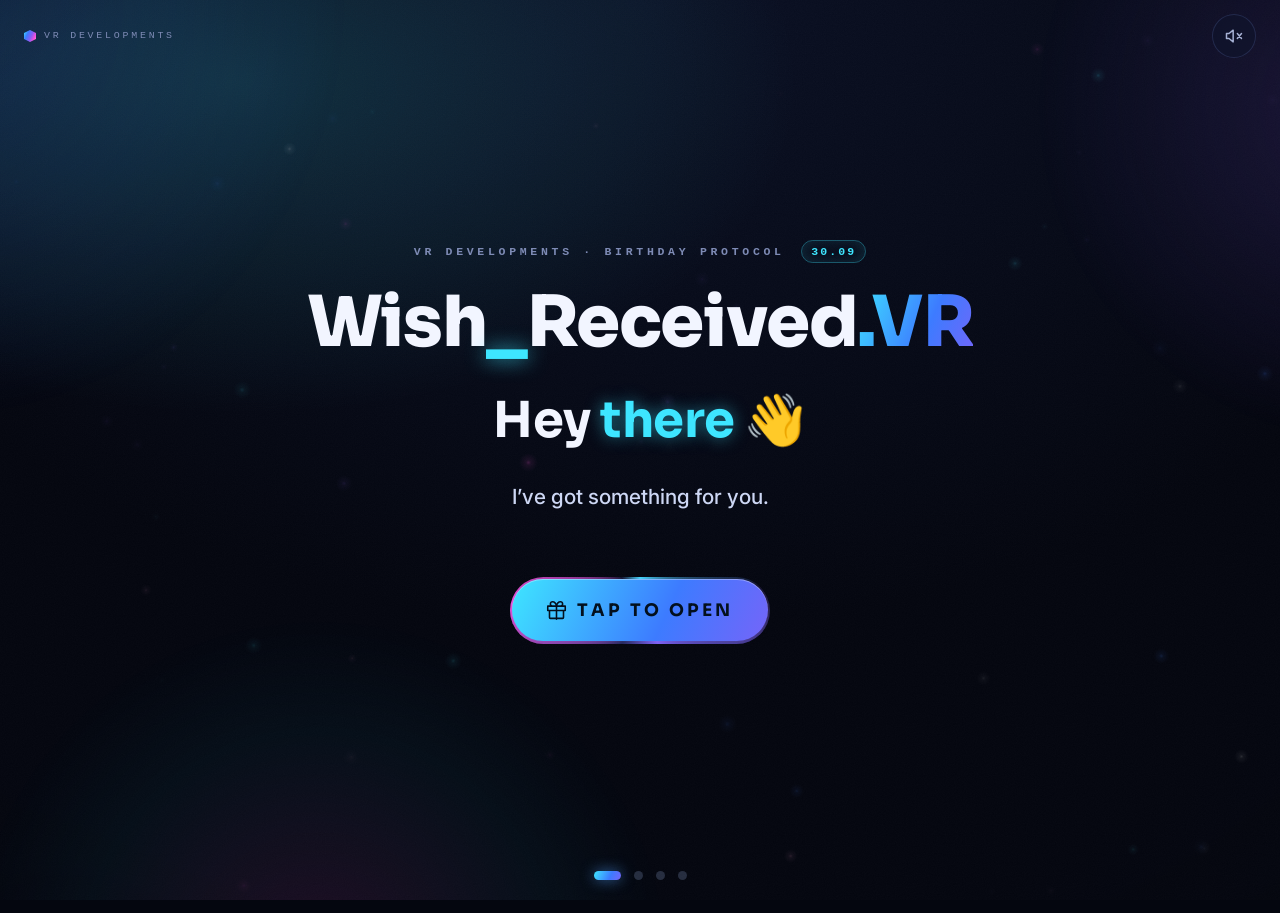
==== commit 4efe10b8: "Refactor birthday message HTML structure" ====
--- a/index.html
+++ b/index.html
@@ -126,14 +126,14 @@
         <p class="eyebrow mono" data-animate style="--d:0">FOR&nbsp;THE&nbsp;RECORD&nbsp;·&nbsp;30.09</p>
         <h2 class="msg-title" id="msgHeading" data-letters data-focus tabindex="-1">
           <div style="word-break: keep-all; overflow-wrap: break-word;">
-  <span data-slot="name" data-fallback=""></span><span class="name-comma">,</span> <span id="msgVerb">you&rsquo;re</span><br>
-  officially part of my birthday. <span class="cake" aria-hidden="true">🎂</span>
-</div>
-
-</div>
-
-        </h2>
-        <p class="msg-sub" data-animate style="--d:1">You took a moment to wish me today,<br class="br-wide" /> so I wanted to send something back.</p>
+      <h2 class="final-title" id="finalHeading" data-letters data-focus tabindex="-1" style="word-break: keep-all; overflow-wrap: normal;">
+      <span data-slot="name" data-fallback=""></span><span class="name-comma">,</span> <span id="msgVerb">you&rsquo;re</span><br>
+          officially part of my birthday. <span class="cake" aria-hidden="true">🎂</span>
+      </h2>
+
+      <p class="msg-sub" data-animate style="--d:1">
+            You took a moment to wish me today,<br class="br-wide" /> so I wanted to send something back.
+      </p>
 
         <div class="cake-stage" data-animate style="--d:2">
           <button class="cake-btn" id="cakeBtn" type="button" aria-label="Tap the candle to make a wish">
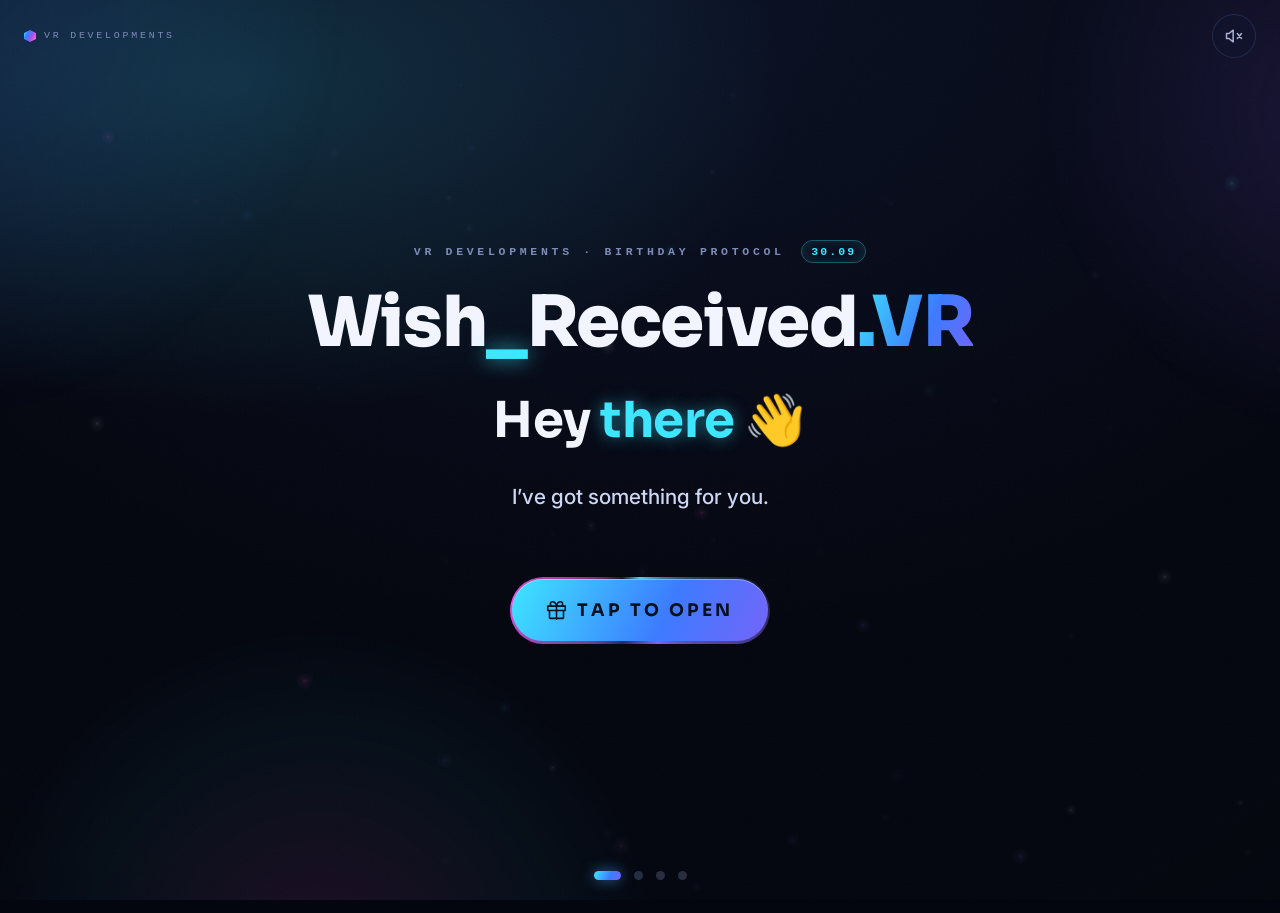
==== commit d0fd8718: "Refactor birthday message HTML structure Updated the birthday message section for improved layout an" ====
--- a/index.html
+++ b/index.html
@@ -126,16 +126,30 @@
         <p class="eyebrow mono" data-animate style="--d:0">FOR&nbsp;THE&nbsp;RECORD&nbsp;·&nbsp;30.09</p>
         <h2 class="msg-title" id="msgHeading" data-letters data-focus tabindex="-1">
           <div style="word-break: keep-all; overflow-wrap: break-word;">
-      <h2 class="final-title" id="finalHeading" data-letters data-focus tabindex="-1" style="word-break: keep-all; overflow-wrap: normal;">
-      <span data-slot="name" data-fallback=""></span><span class="name-comma">,</span> <span id="msgVerb">you&rsquo;re</span><br>
-          officially part of my birthday. <span class="cake" aria-hidden="true">🎂</span>
-      </h2>
-
-      <p class="msg-sub" data-animate style="--d:1">
-            You took a moment to wish me today,<br class="br-wide" /> so I wanted to send something back.
-      </p>
-
-        <div class="cake-stage" data-animate style="--d:2">
+     <h2 class="final-title"
+    id="finalHeading"
+    data-letters
+    data-focus
+    tabindex="-1"
+    style="word-break: keep-all; overflow-wrap: normal; white-space: normal; text-align: center;">
+
+  <span data-slot="name" data-fallback=""></span><span class="name-comma">,</span>
+  <span id="msgVerb">you&rsquo;re</span><br>
+
+  officially part of my birthday. <span class="cake" aria-hidden="true">🎂</span>
+
+</h2>
+
+<p class="msg-sub"
+   data-animate
+   style="--d:1; text-align:center; width:100%; margin-left:auto; margin-right:auto;">
+
+  You took a moment to wish me today,<br class="br-wide">
+  so I wanted to send something back.
+
+</p>
+
+<div class="cake-stage" data-animate style="--d:2">
           <button class="cake-btn" id="cakeBtn" type="button" aria-label="Tap the candle to make a wish">
             <span class="cake-art" aria-hidden="true">
               <span class="flame-halo"></span>
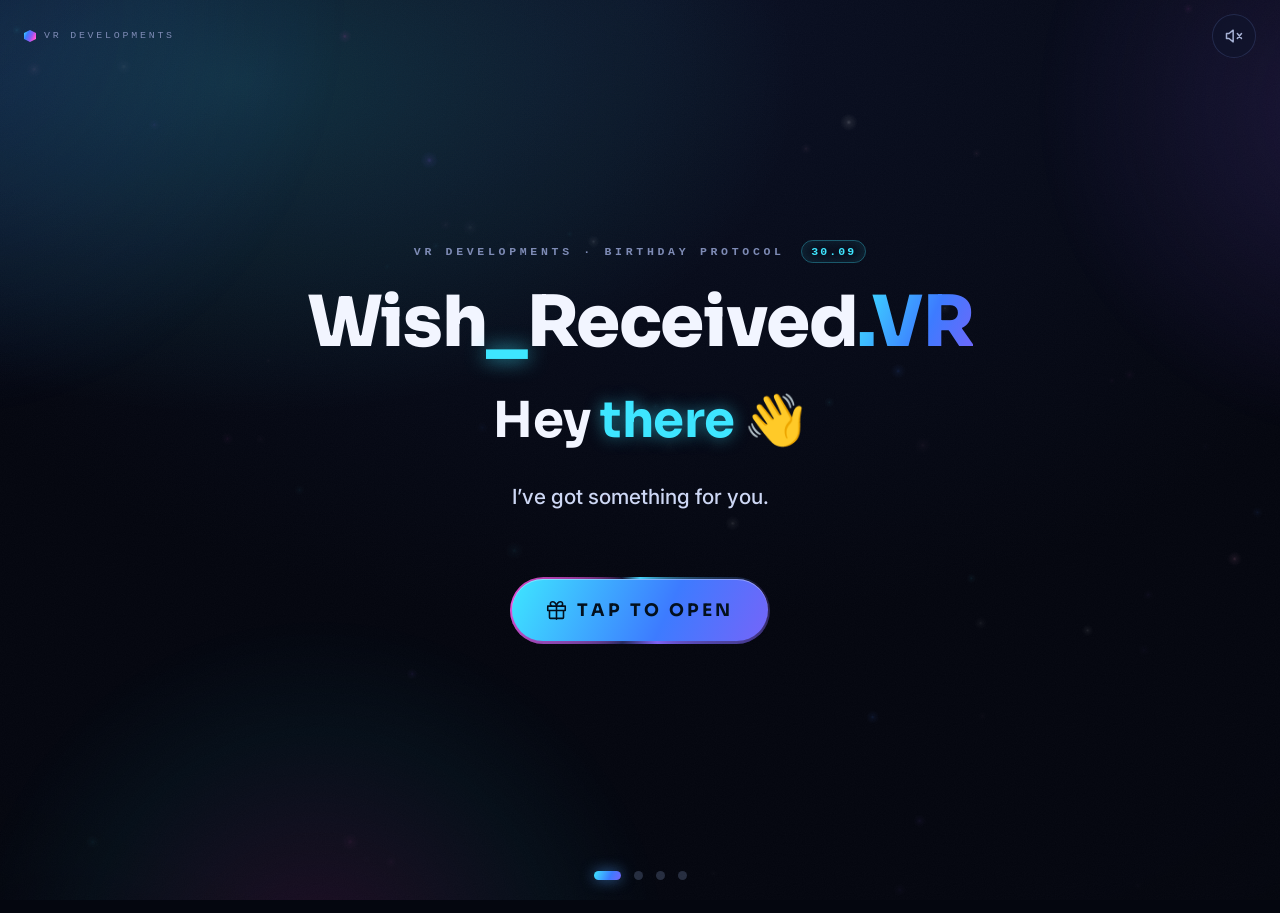
==== commit 97e2da77: "Add gratitude message for birthday wishes Added a new paragraph to express gratitude for birthday wi" ====
--- a/index.html
+++ b/index.html
@@ -132,14 +132,19 @@
     data-focus
     tabindex="-1"
     style="word-break: keep-all; overflow-wrap: normal; white-space: normal; text-align: center;">
-
   <span data-slot="name" data-fallback=""></span><span class="name-comma">,</span>
   <span id="msgVerb">you&rsquo;re</span><br>
-
   officially part of my birthday. <span class="cake" aria-hidden="true">🎂</span>
-
 </h2>
 
+<p class="msg-sub"
+   data-animate
+   style="--d:1; text-align:center;">
+  You took a moment to wish me today,<br class="br-wide" />
+  so I wanted to send something back.
+</p>
+
+<div class="cake-stage" data-animate style="--d:2">
 <p class="msg-sub"
    data-animate
    style="--d:1; text-align:center; width:100%; margin-left:auto; margin-right:auto;">
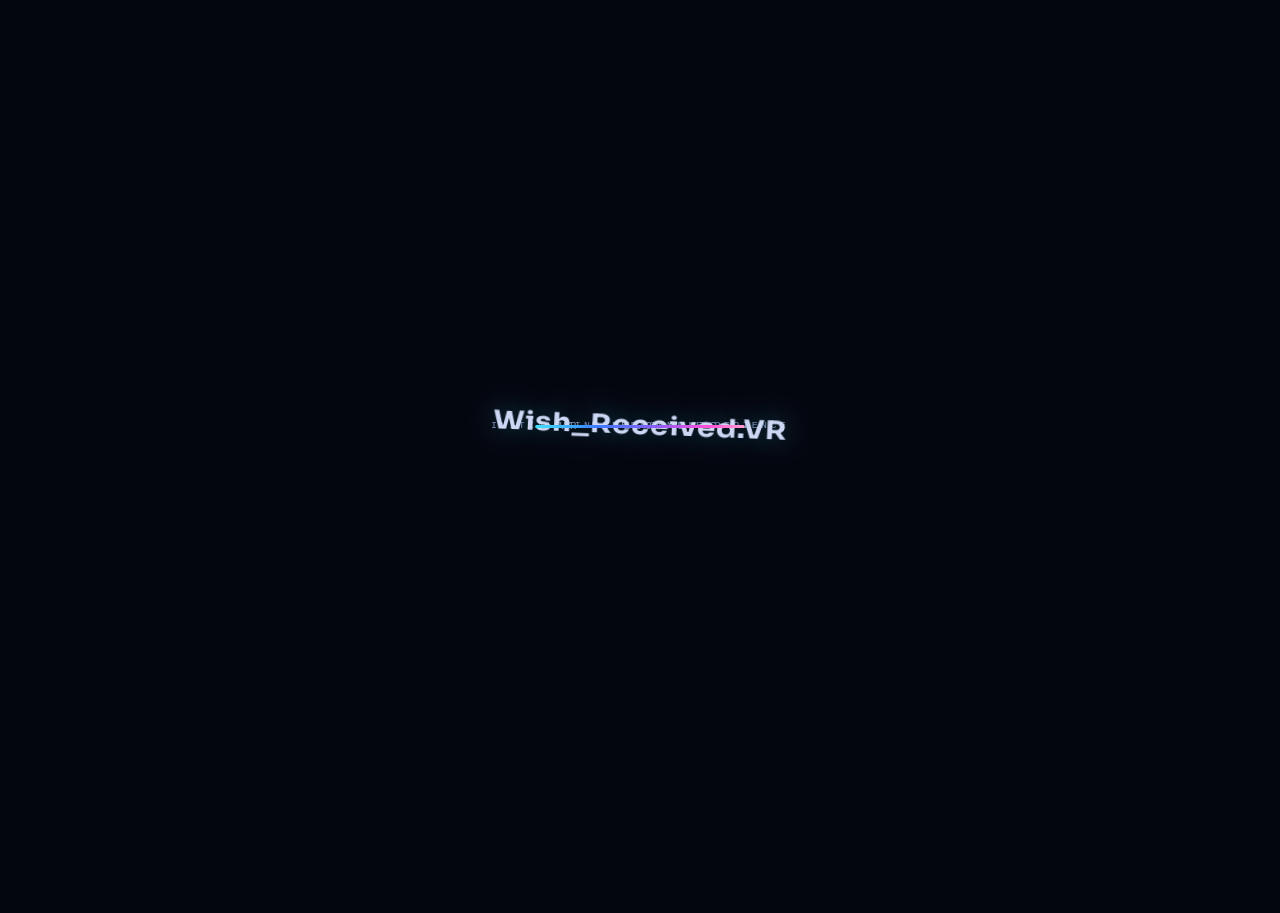
==== commit 577b368f: "Simplify birthday message layout in index.html Refactored HTML structure for birthday message." ====
--- a/index.html
+++ b/index.html
@@ -125,36 +125,11 @@
       <div class="msg-wrap">
         <p class="eyebrow mono" data-animate style="--d:0">FOR&nbsp;THE&nbsp;RECORD&nbsp;·&nbsp;30.09</p>
         <h2 class="msg-title" id="msgHeading" data-letters data-focus tabindex="-1">
-          <div style="word-break: keep-all; overflow-wrap: break-word;">
-     <h2 class="final-title"
-    id="finalHeading"
-    data-letters
-    data-focus
-    tabindex="-1"
-    style="word-break: keep-all; overflow-wrap: normal; white-space: normal; text-align: center;">
-  <span data-slot="name" data-fallback=""></span><span class="name-comma">,</span>
-  <span id="msgVerb">you&rsquo;re</span><br>
-  officially part of my birthday. <span class="cake" aria-hidden="true">🎂</span>
-</h2>
-
-<p class="msg-sub"
-   data-animate
-   style="--d:1; text-align:center;">
-  You took a moment to wish me today,<br class="br-wide" />
-  so I wanted to send something back.
-</p>
-
-<div class="cake-stage" data-animate style="--d:2">
-<p class="msg-sub"
-   data-animate
-   style="--d:1; text-align:center; width:100%; margin-left:auto; margin-right:auto;">
-
-  You took a moment to wish me today,<br class="br-wide">
-  so I wanted to send something back.
-
-</p>
-
-<div class="cake-stage" data-animate style="--d:2">
+          <span data-slot="name" data-fallback=""></span><span class="name-comma">,</span> <span id="msgVerb">you&rsquo;re</span> officially part of my birthday. <span class="cake" aria-hidden="true">🎂</span>
+        </h2>
+        <p class="msg-sub" data-animate style="--d:1">You took a moment to wish me today,<br class="br-wide" /> so I wanted to send something back.</p>
+
+        <div class="cake-stage" data-animate style="--d:2">
           <button class="cake-btn" id="cakeBtn" type="button" aria-label="Tap the candle to make a wish">
             <span class="cake-art" aria-hidden="true">
               <span class="flame-halo"></span>
@@ -197,10 +172,9 @@
 
         <p class="mono delivered" data-animate style="--d:0" id="deliveredLine">DELIVERED&nbsp;WITH&nbsp;LOVE&nbsp;✓</p>
 
-       <h2 class="final-title" id="finalHeading" data-letters data-focus tabindex="-1" style="white-space: nowrap;">
-        Thank you for the birthday wishes! <span class="heart" aria-hidden="true">❤️</span>
-       </h2>
-
+        <h2 class="final-title" id="finalHeading" data-letters data-focus tabindex="-1">
+          Thank you for the birthday wishes! <span class="heart" aria-hidden="true">❤️</span>
+        </h2>
 
         <p class="sig" data-animate style="--d:2">— Volam Rakshith</p>
         <svg class="sig-flourish" viewBox="0 0 220 14" aria-hidden="true">
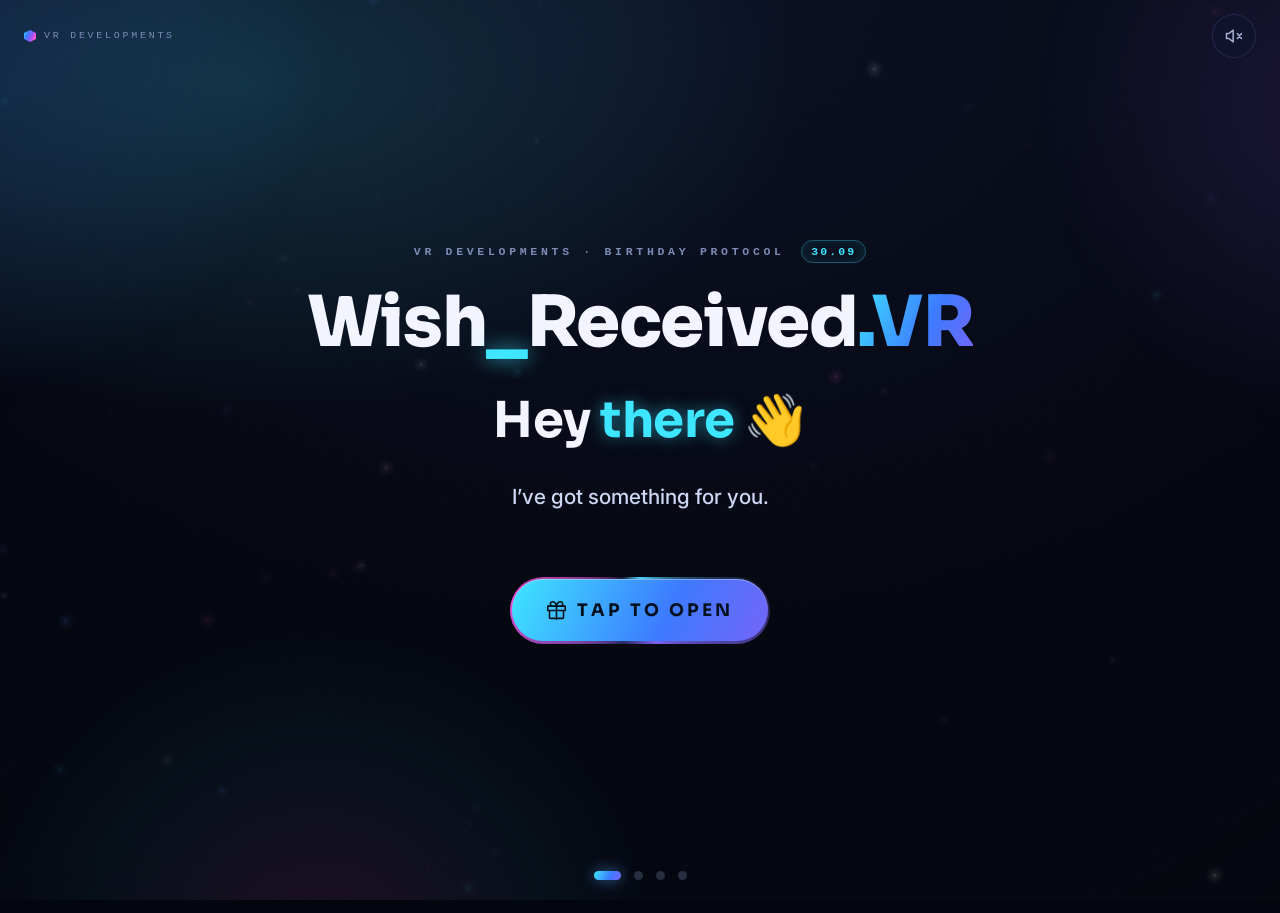
==== commit cd6e5b69: "Remove unnecessary HTML span for birthday message" ====
--- a/index.html
+++ b/index.html
@@ -124,9 +124,23 @@
     <section class="scene scene-message" id="scene-message" aria-labelledby="msgHeading">
       <div class="msg-wrap">
         <p class="eyebrow mono" data-animate style="--d:0">FOR&nbsp;THE&nbsp;RECORD&nbsp;·&nbsp;30.09</p>
-        <h2 class="msg-title" id="msgHeading" data-letters data-focus tabindex="-1">
-          <span data-slot="name" data-fallback=""></span><span class="name-comma">,</span> <span id="msgVerb">you&rsquo;re</span> officially part of my birthday. <span class="cake" aria-hidden="true">🎂</span>
-        </h2>
+        <h2 class="msg-title"
+    id="msgHeading"
+    data-letters
+    data-focus
+    tabindex="-1"
+    style="word-break: keep-all; overflow-wrap: normal;">
+
+  <span style="white-space: nowrap;">
+    <span data-slot="name" data-fallback=""></span><span class="name-comma">,</span>
+    <span id="msgVerb">you&rsquo;re</span>
+  </span><br>
+
+  <span style="white-space: nowrap;">
+    officially part of my birthday.
+  </span>
+
+</h2>
         <p class="msg-sub" data-animate style="--d:1">You took a moment to wish me today,<br class="br-wide" /> so I wanted to send something back.</p>
 
         <div class="cake-stage" data-animate style="--d:2">
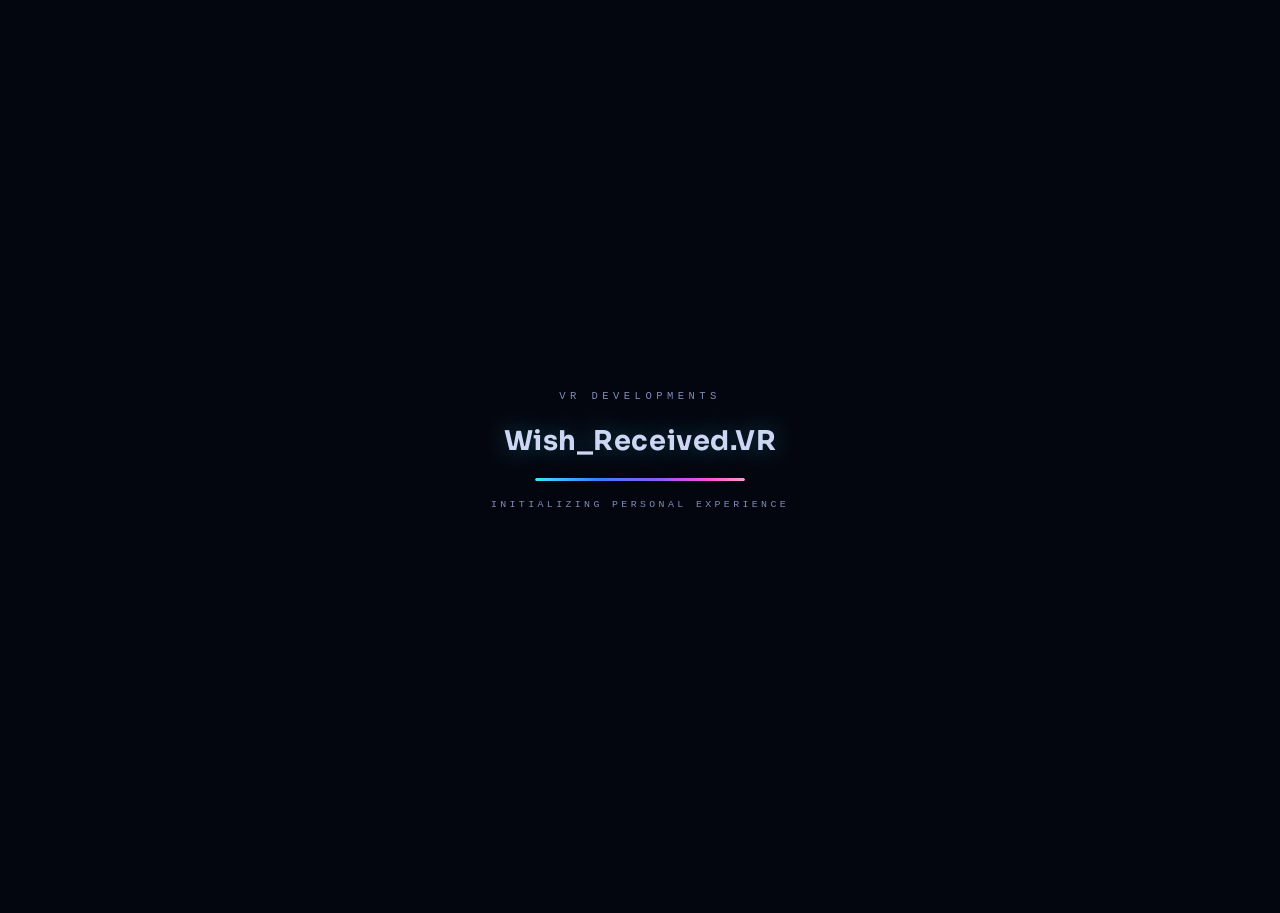
==== commit f8d022a1: "Orientations Fixed" ====
--- a/index.html
+++ b/index.html
@@ -124,23 +124,9 @@
     <section class="scene scene-message" id="scene-message" aria-labelledby="msgHeading">
       <div class="msg-wrap">
         <p class="eyebrow mono" data-animate style="--d:0">FOR&nbsp;THE&nbsp;RECORD&nbsp;·&nbsp;30.09</p>
-        <h2 class="msg-title"
-    id="msgHeading"
-    data-letters
-    data-focus
-    tabindex="-1"
-    style="word-break: keep-all; overflow-wrap: normal;">
-
-  <span style="white-space: nowrap;">
-    <span data-slot="name" data-fallback=""></span><span class="name-comma">,</span>
-    <span id="msgVerb">you&rsquo;re</span>
-  </span><br>
-
-  <span style="white-space: nowrap;">
-    officially part of my birthday.
-  </span>
-
-</h2>
+        <h2 class="msg-title" id="msgHeading" data-letters data-focus tabindex="-1">
+          <span class="nb"><span data-slot="name" data-fallback=""></span><span class="name-comma">,</span></span> <span id="msgVerb">you&rsquo;re</span><br />officially part of my birthday.
+        </h2>
         <p class="msg-sub" data-animate style="--d:1">You took a moment to wish me today,<br class="br-wide" /> so I wanted to send something back.</p>
 
         <div class="cake-stage" data-animate style="--d:2">
--- a/css/style.css
+++ b/css/style.css
@@ -149,7 +149,7 @@
   display: flex;
   align-items: center;
   justify-content: space-between;
-  padding: calc(14px + env(safe-area-inset-top, 0px)) clamp(14px, 3vw, 24px) 0;
+  padding: calc(14px + env(safe-area-inset-top, 0px)) max(clamp(14px, 3vw, 24px), env(safe-area-inset-right, 0px)) 0 max(clamp(14px, 3vw, 24px), env(safe-area-inset-left, 0px));
   pointer-events: none;
 }
 .chrome > * { pointer-events: auto; }
@@ -207,7 +207,7 @@
   position: absolute;
   inset: 0;
   display: grid;
-  padding: calc(78px + env(safe-area-inset-top, 0px)) clamp(16px, 4vw, 34px) calc(88px + env(safe-area-inset-bottom, 0px));
+  padding: calc(78px + env(safe-area-inset-top, 0px)) max(clamp(16px, 4vw, 34px), env(safe-area-inset-right, 0px)) calc(88px + env(safe-area-inset-bottom, 0px)) max(clamp(16px, 4vw, 34px), env(safe-area-inset-left, 0px));
   overflow-y: auto;
   overflow-x: hidden;
   scrollbar-width: none;
@@ -429,7 +429,6 @@
   place-items: center;
 }
 .js #boot { display: grid; }
-#boot > div, #boot > p { grid-area: 1 / 1; }
 #boot {
   grid-template-rows: repeat(4, auto);
   align-content: center;
@@ -679,6 +678,9 @@
   font-size: clamp(1.02rem, 3.9vw, 1.28rem);
   color: var(--soft);
 }
+.br-wide { display: none; }
+@media (min-width: 640px) { .br-wide { display: inline; } }
+.msg-sub { text-wrap: balance; }
 .cake { display: inline-block; animation: cakeFloat 3.2s ease-in-out 1s infinite; }
 @keyframes cakeFloat {
   0%, 100% { transform: translateY(0) rotate(-2deg); }
@@ -992,11 +994,13 @@
 @keyframes rip { to { transform: scale(3.2); opacity: 0; } }
 
 /* ----- letter-by-letter staggered reveals ----- */
+.letters .w { display: inline-block; max-width: 100%; }   /* a word only wraps by letter if it is wider than the screen */
 .letters .ch {
   display: inline-block;
   white-space: pre;
   will-change: transform, opacity;
 }
+.nb { display: inline-block; max-width: 100%; }              /* keeps "Name," glued together */
 .js .letters .ch {
   opacity: 0;
   transform: translateY(0.55em) scale(0.82) rotateX(38deg);
@@ -1147,7 +1151,7 @@
   border-radius: 50% 50% 50% 50% / 62% 62% 38% 38%;
   box-shadow: 0 0 18px 7px rgba(255, 190, 100, 0.38), 0 0 44px 16px rgba(255, 150, 60, 0.14);
   transform-origin: 50% 90%;
-  animation: flick 0.24s ease-in-out infinite alternate;
+  animation: flameFlick 0.24s ease-in-out infinite alternate;
 }
 .flame-halo {
   left: 50%;
@@ -1159,7 +1163,7 @@
   background: radial-gradient(circle, rgba(255, 200, 110, 0.32), transparent 66%);
   animation: halo 1.6s ease-in-out infinite;
 }
-@keyframes flick {
+@keyframes flameFlick {
   from { transform: scale(1) rotate(-2.4deg); }
   to   { transform: scale(1.08, 0.94) rotate(2.6deg); }
 }
